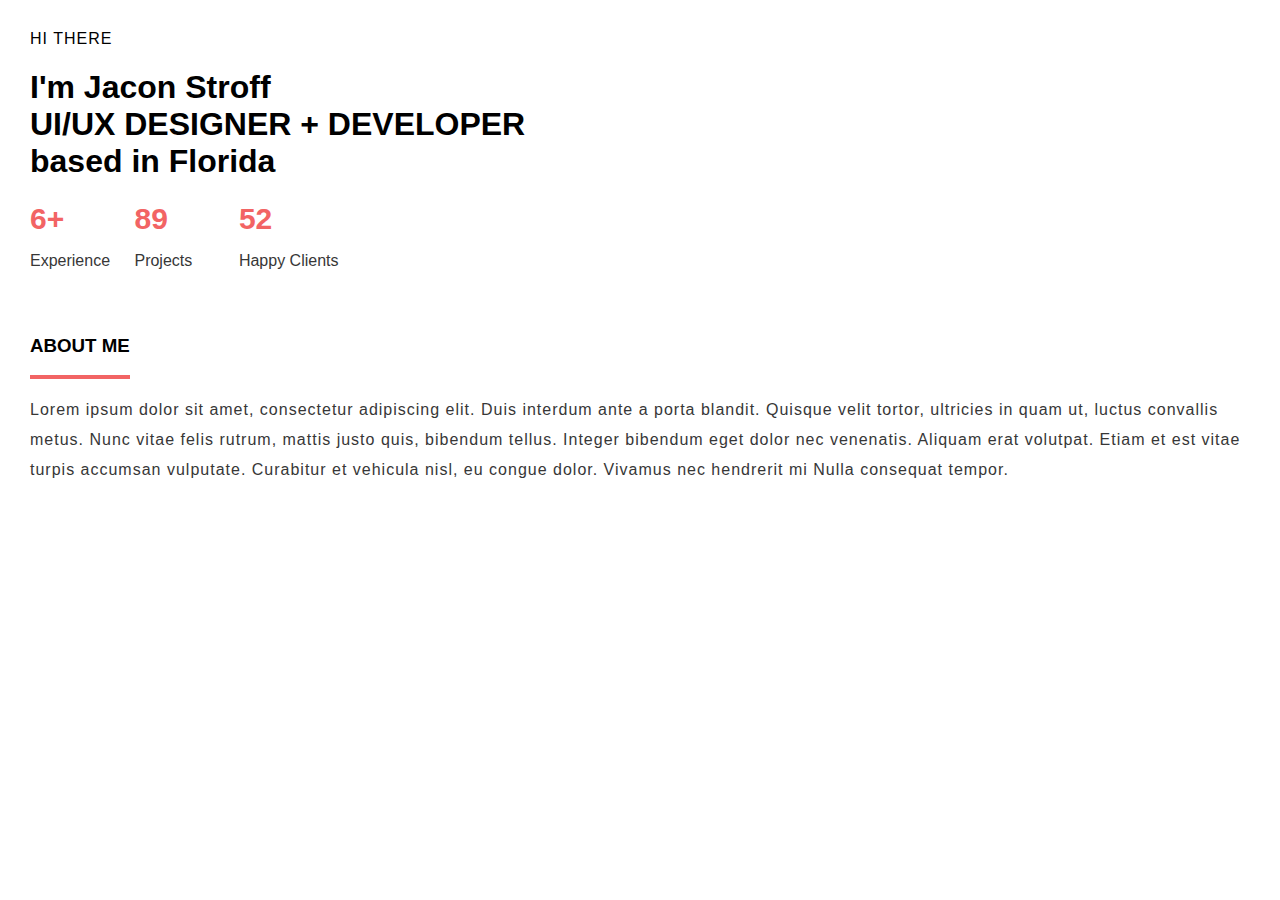
==== Buoi2/BaiTapBuoi2.html @ 80677a63 "Buoi2" ====
<!DOCTYPE html>
<html lang="en">
<head>
    <meta charset="UTF-8">
    <meta http-equiv="X-UA-Compatible" content="IE=edge">
    <meta name="viewport" content="width=device-width, initial-scale=1.0">
    <title>Document</title>
    <style>
        body {
            font-family: 'Inter', sans-serif;
            margin: 30px;
        }

        .header h4 {
            text-transform: uppercase;
            letter-spacing: 1px;
            font-weight: 500;
            size: 30px;
        }

        .solieu .row .col {
            display: inline-block;
            width: 100px;
            color: #F26464;
        }

        .solieu .row .col span{
            display: block;
            font-size: 30px;
            font-weight: 800;
        }

        .solieu .row .col p{
            display: block;
            color: #373737;
        }

        .aboutme {
            display: inline-block;
            text-transform: uppercase;
            margin-top: 30px;
            border-bottom: 4px solid #F26464;
        }

        .content {
            display: block;
            color: #373737;
            letter-spacing: 1px;
            line-height: 30px;
        }

    </style>
</head>
<body>
    <div class="header">
        <h4>hi there</h4>
        <h1>I'm Jacon Stroff <br> UI/UX DESIGNER + DEVELOPER <br> based in Florida</h1>
    </div>
    
    <div class="solieu">
        <div class="row">
            <div class="col">
                <span>6+</span>
                <p>Experience</p>
            </div>

            <div class="col">
                <span>89</span>
                <p>Projects</p>
            </div>

            <div class="col">
                <span>52</span>
                <p>Happy Clients</p>
            </div>
        </div>
    </div>

    <div class="aboutme">
        <h3>About Me</h3>
    </div>

    <div class="content">
        <p>Lorem ipsum dolor sit amet, consectetur adipiscing elit. Duis interdum ante a porta blandit. Quisque velit tortor, ultricies in quam ut, luctus convallis metus. Nunc vitae felis rutrum, mattis justo quis, bibendum tellus. Integer bibendum eget dolor nec venenatis. Aliquam erat volutpat. Etiam et est vitae turpis accumsan vulputate. Curabitur et vehicula nisl, eu congue dolor. Vivamus nec hendrerit mi Nulla consequat tempor.</p>
    </div>
</body>
</html>
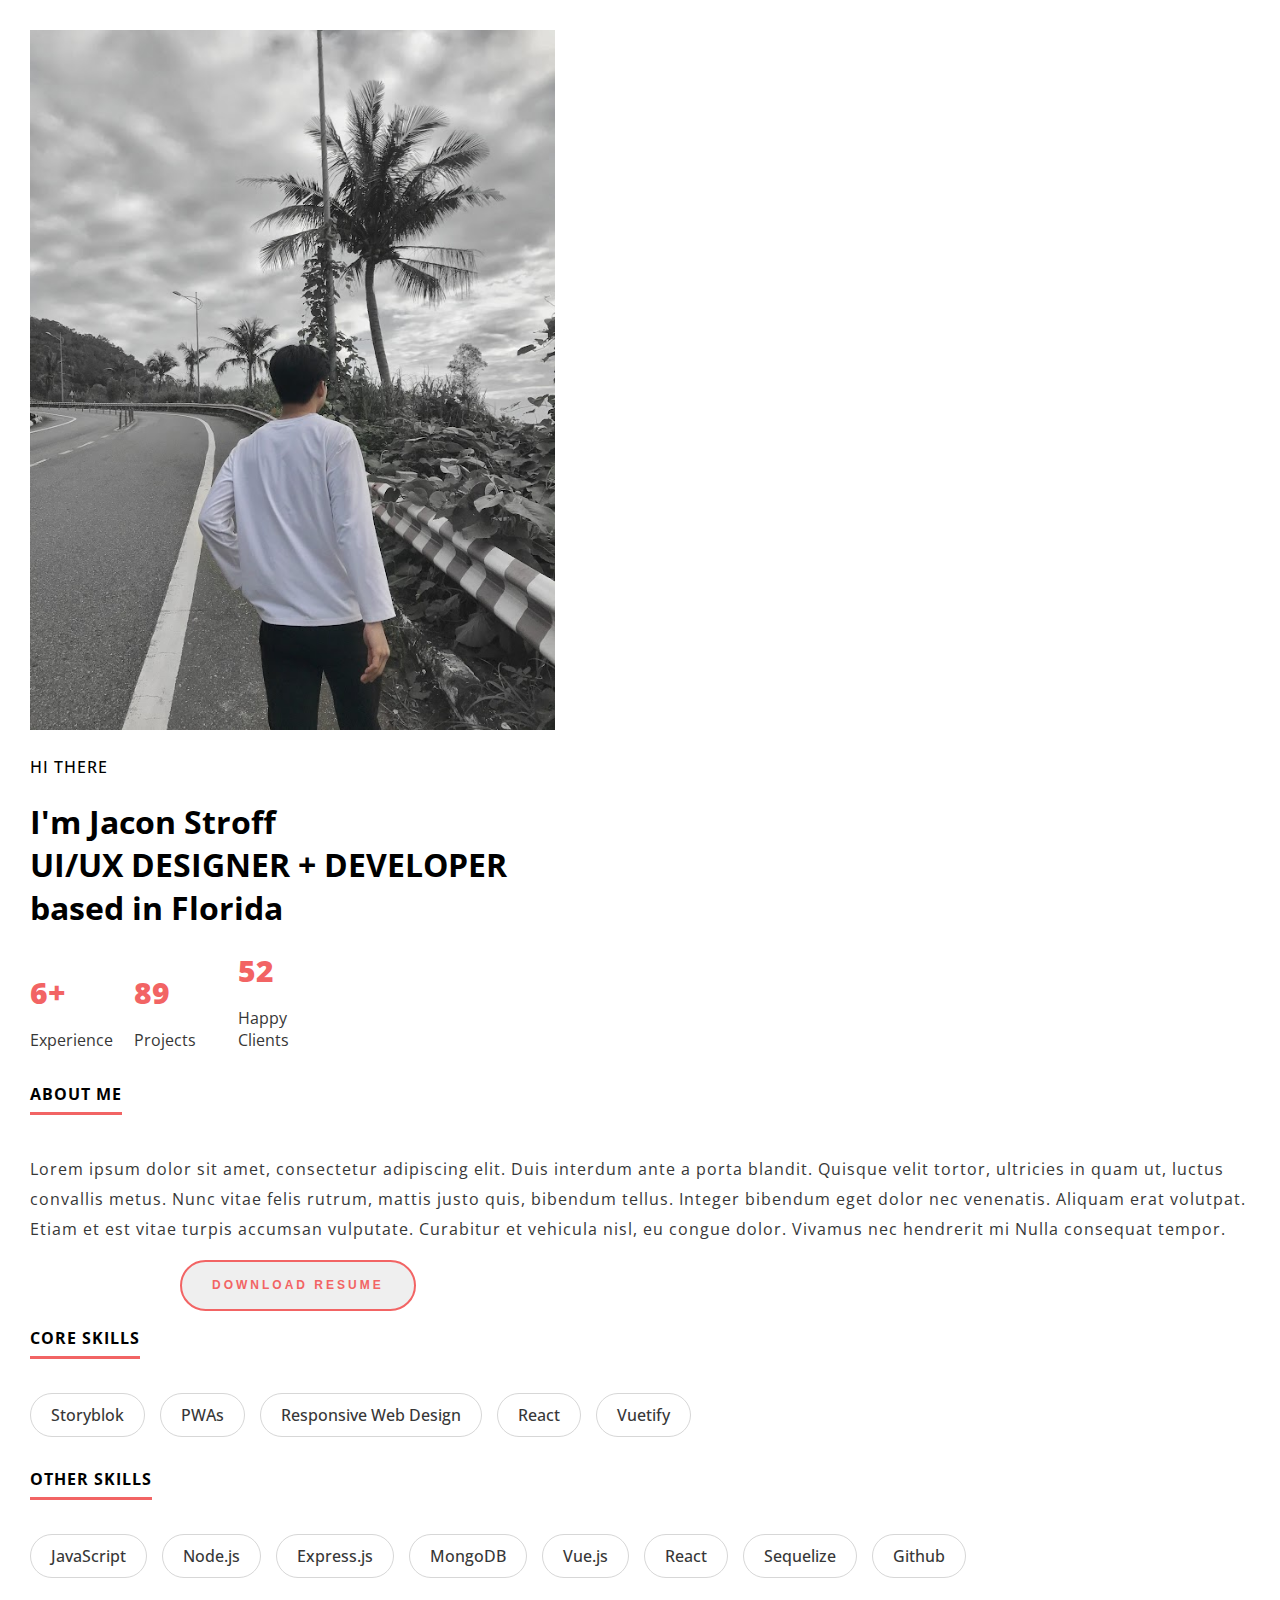
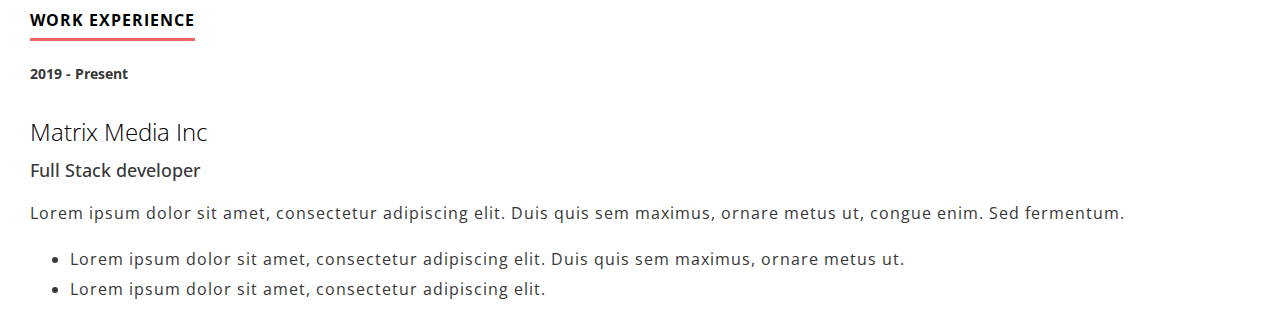
==== commit 9de33b5f: "tieptucbai2" ====
--- a/Buoi2/BaiTapBuoi2.html
+++ b/Buoi2/BaiTapBuoi2.html
@@ -5,9 +5,11 @@
     <meta http-equiv="X-UA-Compatible" content="IE=edge">
     <meta name="viewport" content="width=device-width, initial-scale=1.0">
     <title>Document</title>
+    <!-- <link rel="stylesheet" href="style.css"> -->
     <style>
+        @import url('https://fonts.googleapis.com/css2?family=Open+Sans:wght@300&display=swap');
         body {
-            font-family: 'Inter', sans-serif;
+            font-family: 'Open Sans', sans-serif;
             margin: 30px;
         }
 
@@ -35,11 +37,16 @@
             color: #373737;
         }
 
-        .aboutme {
-            display: inline-block;
-            text-transform: uppercase;
-            margin-top: 30px;
-            border-bottom: 4px solid #F26464;
+        .heading {
+            display: inline-block;
+            font-weight: 700;
+            color: #000;
+            text-transform: uppercase;
+            letter-spacing: 1px;
+            font-size: 16px;
+            border-bottom: 3px solid #F26464;
+            padding-bottom: 7px;
+            margin-bottom: 23px;
         }
 
         .content {
@@ -49,14 +56,93 @@
             line-height: 30px;
         }
 
+        .button button {
+            display: inline-block;
+            text-transform: uppercase;
+            font-size: 12px;
+            line-height: 13px;
+            font-weight: 600;
+            letter-spacing: 3px;
+            color: #F26464;
+            padding: 17px 30px;
+            border: 2px solid #F26464;
+            border-radius: 60px;
+            margin-left: 150px;
+        }
+
+        .buttons {
+            display: inline-block;
+            text-transform: uppercase;
+            font-size: 12px;
+            line-height: 13px;
+            font-weight: 600;
+            letter-spacing: 3px;
+            color: #F26464;
+            padding: 17px 30px;
+            border: 2px solid #F26464;
+            border-radius: 60px;
+        }
+
+        .danger {
+            border-color: #f44336;
+            color: red
+        }
+        .danger:hover {
+            background: #f44336;
+            color: white;
+        }
+
+        .skills-list {
+            list-style: none;
+            padding: 0;
+            margin: 0;
+            display: flex;
+            flex-wrap: wrap;
+            align-items: center;
+            margin-top: 11px;
+        }
+
+        .skills-list li {
+            display: inline-block;
+            color: #373737;
+            font-size: 16px;
+            padding: 10px 20px;
+            background-color: #FFF;
+            border: 1px solid #D7D7D7;
+            border-radius: 27px;
+            margin-right: 15px;
+            margin-bottom: 15px;
+            font-weight: 500;
+        }
+
+        span.ds-year {
+            display: block;
+            color: #373737;
+            font-size: 14px;
+            font-weight: 700;
+        }
+
+        .name {
+            font-size: 24px;
+            font-weight: 300;
+            margin-bottom: 10px;
+        }
+
+        span.title {
+            color: #373737;
+            font-weight: 500;
+            font-size: 18px;
+            padding-bottom: 30px;
+        }
     </style>
 </head>
 <body>
+    <img src="img_luc.jpg" alt="" height="700px">
     <div class="header">
         <h4>hi there</h4>
         <h1>I'm Jacon Stroff <br> UI/UX DESIGNER + DEVELOPER <br> based in Florida</h1>
     </div>
-    
+     
     <div class="solieu">
         <div class="row">
             <div class="col">
@@ -76,12 +162,53 @@
         </div>
     </div>
 
-    <div class="aboutme">
-        <h3>About Me</h3>
-    </div>
-
-    <div class="content">
-        <p>Lorem ipsum dolor sit amet, consectetur adipiscing elit. Duis interdum ante a porta blandit. Quisque velit tortor, ultricies in quam ut, luctus convallis metus. Nunc vitae felis rutrum, mattis justo quis, bibendum tellus. Integer bibendum eget dolor nec venenatis. Aliquam erat volutpat. Etiam et est vitae turpis accumsan vulputate. Curabitur et vehicula nisl, eu congue dolor. Vivamus nec hendrerit mi Nulla consequat tempor.</p>
+    <div>
+        <h3 class="heading">About Me</h3>
+    </div>
+
+    <div>
+        <p class="content">Lorem ipsum dolor sit amet, consectetur adipiscing elit. Duis interdum ante a porta blandit. Quisque velit tortor, ultricies in quam ut, luctus convallis metus. Nunc vitae felis rutrum, mattis justo quis, bibendum tellus. Integer bibendum eget dolor nec venenatis. Aliquam erat volutpat. Etiam et est vitae turpis accumsan vulputate. Curabitur et vehicula nisl, eu congue dolor. Vivamus nec hendrerit mi Nulla consequat tempor.</p>
+    </div>
+
+    <div class="button">
+        <button class="btn danger header">DOWNLOAD RESUME</button>
+    </div>
+
+    <div>
+        <h3 class="heading">CORE SKILLS</h3>
+        <ul class="skills-list">
+            <li>Storyblok</li>
+            <li>PWAs</li>
+            <li>Responsive Web Design</li>
+            <li>React</li>
+            <li>Vuetify</li>
+        </ul>
+    </div>
+
+    <div>
+        <h3 class="heading">OTHER SKILLS</h3>
+        <ul class="skills-list">
+            <li>JavaScript</li>
+            <li>Node.js</li>
+            <li>Express.js</li>
+            <li>MongoDB</li>
+            <li>Vue.js</li>
+            <li>React</li>
+            <li>Sequelize</li>
+            <li>Github</li>
+        </ul>
+    </div>
+
+    <div>
+        <h3 class="heading">WORK EXPERIENCE</h3>
+        <span class="ds-year">2019 - Present</span>
+        <h4 class="name">Matrix Media Inc</h4>
+        <span class="title">Full Stack developer</span>
+        <p class="content">Lorem ipsum dolor sit amet, consectetur adipiscing elit. Duis quis sem maximus, ornare metus ut, congue enim. Sed fermentum.</p>
+        <ul class="content">
+            <li>Lorem ipsum dolor sit amet, consectetur adipiscing elit. Duis quis sem maximus, ornare metus ut.</li>
+            <li>Lorem ipsum dolor sit amet, consectetur adipiscing elit.</li>
+        </ul>
     </div>
 </body>
 </html>--- a/Buoi2/style.css
+++ b/Buoi2/style.css
@@ -0,0 +1,3 @@
+
+
+
